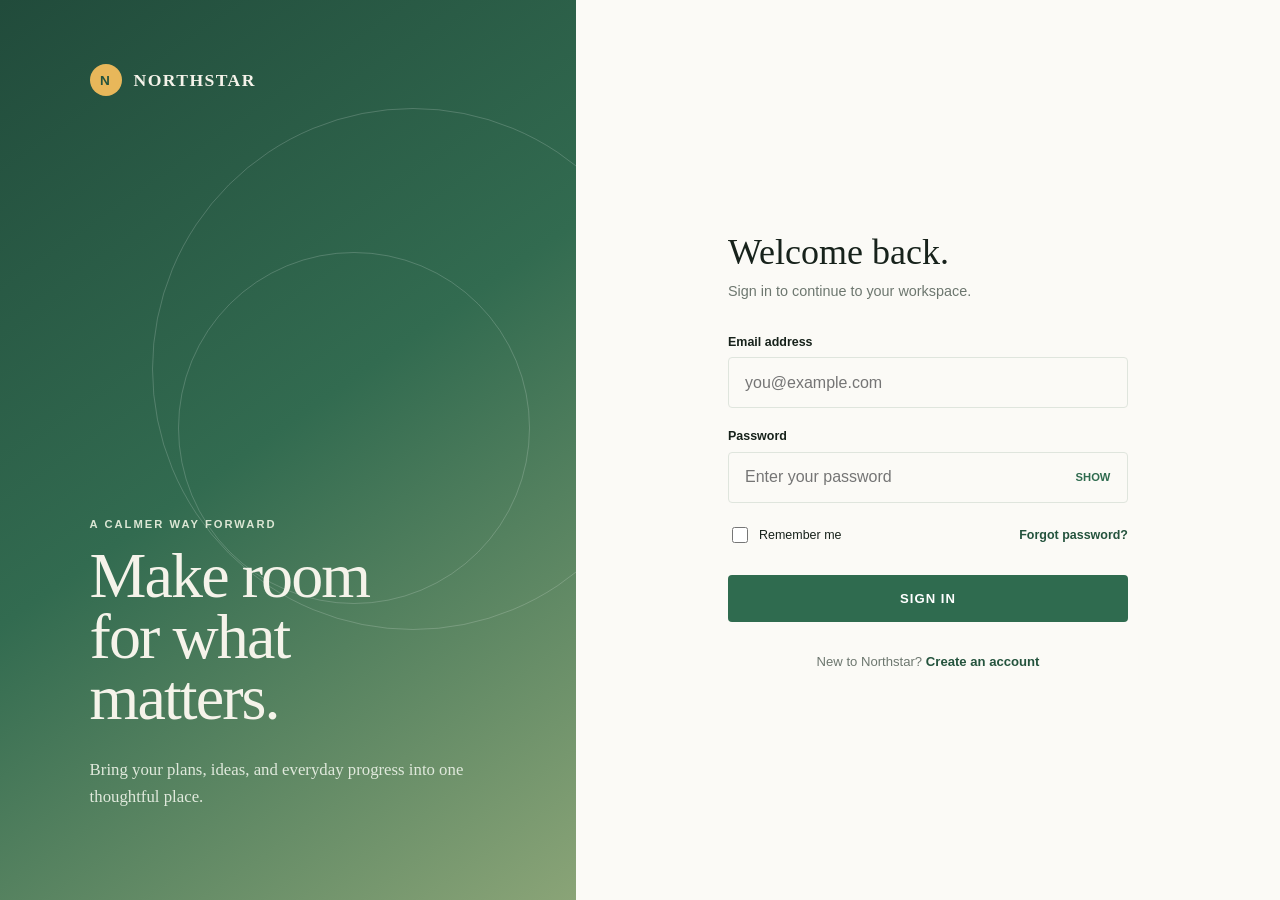
==== index.html @ 9c90b8c1 "update" ====
<!DOCTYPE html>
<html lang="en">
<head>
    <meta charset="UTF-8">
    <meta name="viewport" content="width=device-width, initial-scale=1.0">
    <meta name="description" content="Sign in to your Northstar account.">
    <title>Sign in | Northstar</title>
    <link rel="stylesheet" href="index.css">
</head>
<body>
    <main class="page">
        <section class="welcome" aria-labelledby="welcome-title">
            <div class="brand"><span class="brand-mark">N</span> Northstar</div>
            <div class="welcome-copy">
                <p class="eyebrow">A calmer way forward</p>
                <h1 id="welcome-title">Make room for what matters.</h1>
                <p>Bring your plans, ideas, and everyday progress into one thoughtful place.</p>
            </div>
        </section>

        <section class="form-side" aria-labelledby="login-title">
            <form class="login-form" action="#" method="post">
                <div class="form-heading">
                    <h2 id="login-title">Welcome back.</h2>
                    <p>Sign in to continue to your workspace.</p>
                </div>

                <div class="field">
                    <label for="email">Email address</label>
                    <input id="email" name="email" type="email" autocomplete="email" placeholder="you@example.com" required>
                </div>

                <div class="field">
                    <label for="password">Password</label>
                    <div class="password-wrap">
                        <input id="password" name="password" type="password" autocomplete="current-password" placeholder="Enter your password" required>
                        <button class="toggle-password" type="button" aria-controls="password" aria-label="Show password">SHOW</button>
                    </div>
                </div>

                <div class="form-options">
                    <label class="remember" for="remember"><input id="remember" name="remember" type="checkbox"> Remember me</label>
                    <a href="#forgot-password">Forgot password?</a>
                </div>

                <button class="submit-button" type="submit">Sign in</button>
                <p class="signup">New to Northstar? <a href="#create-account">Create an account</a></p>
            </form>
        </section>
    </main>

    <script src="index.js"></script>
</body>
</html>
---- index.css ----
:root {
			--ink: #17221b;
			--muted: #6d776f;
			--line: #dfe5dd;
			--paper: #fbfaf6;
			--leaf: #2f6b4f;
			--leaf-dark: #24533d;
			--gold: #e8b75a;
		}

		* {
			box-sizing: border-box;
		}

		body {
			min-height: 100vh;
			margin: 0;
			color: var(--ink);
			background: #e6eee6;
			font-family: Georgia, 'Times New Roman', serif;
		}

		.page {
			display: grid;
			grid-template-columns: minmax(280px, 0.9fr) minmax(420px, 1.1fr);
			min-height: 100vh;
			overflow: hidden;
		}

		.welcome {
			position: relative;
			display: flex;
			align-items: flex-end;
			padding: clamp(2rem, 7vw, 6rem);
			overflow: hidden;
			color: #f5f3ea;
			background: linear-gradient(145deg, #214b3b 0%, #326b50 48%, #8aa477 100%);
		}

		.welcome::before,
		.welcome::after {
			position: absolute;
			content: '';
			border: 1px solid rgba(255, 255, 255, 0.18);
			border-radius: 50%;
		}

		.welcome::before {
			width: min(42vw, 520px);
			height: min(42vw, 520px);
			right: -17%;
			top: 12%;
		}

		.welcome::after {
			width: min(30vw, 350px);
			height: min(30vw, 350px);
			right: 8%;
			top: 28%;
		}

		.brand {
			position: absolute;
			top: clamp(2rem, 5vw, 4rem);
			left: clamp(2rem, 7vw, 6rem);
			display: flex;
			align-items: center;
			gap: 0.75rem;
			font-size: 1.1rem;
			font-weight: bold;
			letter-spacing: 0.08em;
			text-transform: uppercase;
		}

		.brand-mark {
			display: grid;
			width: 2rem;
			height: 2rem;
			place-items: center;
			color: var(--leaf-dark);
			background: var(--gold);
			border-radius: 50%;
			font-family: Arial, sans-serif;
			font-size: 0.85rem;
		}

		.welcome-copy {
			position: relative;
			z-index: 1;
			max-width: 30rem;
		}

		.eyebrow {
			margin: 0 0 1rem;
			color: #dbe6d4;
			font-family: Arial, sans-serif;
			font-size: 0.7rem;
			font-weight: bold;
			letter-spacing: 0.18em;
			text-transform: uppercase;
		}

		h1 {
			max-width: 11ch;
			margin: 0;
			font-size: clamp(2.8rem, 5vw, 5.8rem);
			font-weight: normal;
			line-height: 0.95;
			letter-spacing: -0.03em;
		}

		.welcome-copy p:last-child {
			max-width: 27rem;
			margin: 1.75rem 0 0;
			color: #e0e9dc;
			font-size: 1.05rem;
			line-height: 1.6;
		}

		.form-side {
			display: flex;
			align-items: center;
			justify-content: center;
			padding: clamp(2rem, 8vw, 7rem);
			background: var(--paper);
		}

		.login-form {
			width: min(100%, 25rem);
			animation: rise 0.7s ease-out both;
		}

		.form-heading {
			margin-bottom: 2.25rem;
		}

		.form-heading h2 {
			margin: 0 0 0.6rem;
			font-size: 2.25rem;
			font-weight: normal;
		}

		.form-heading p {
			margin: 0;
			color: var(--muted);
			font-family: Arial, sans-serif;
			font-size: 0.9rem;
		}

		label {
			display: block;
			margin-bottom: 0.55rem;
			font-family: Arial, sans-serif;
			font-size: 0.78rem;
			font-weight: bold;
		}

		.field {
			margin-bottom: 1.35rem;
		}

		input {
			width: 100%;
			padding: 0.95rem 1rem;
			color: var(--ink);
			background: transparent;
			border: 1px solid var(--line);
			border-radius: 4px;
			font: 1rem Arial, sans-serif;
			outline: none;
			transition: border-color 0.2s, box-shadow 0.2s;
		}

		input:focus {
			border-color: var(--leaf);
			box-shadow: 0 0 0 3px rgba(47, 107, 79, 0.13);
		}

		.password-wrap {
			position: relative;
		}

		.password-wrap input {
			padding-right: 4.5rem;
		}

		.toggle-password {
			position: absolute;
			top: 50%;
			right: 0.85rem;
			padding: 0.25rem;
			color: var(--leaf);
			background: none;
			border: 0;
			font: bold 0.7rem Arial, sans-serif;
			cursor: pointer;
			transform: translateY(-50%);
		}

		.form-options {
			display: flex;
			align-items: center;
			justify-content: space-between;
			gap: 1rem;
			margin: 0.35rem 0 1.8rem;
			font: 0.78rem Arial, sans-serif;
		}

		.remember {
			display: flex;
			align-items: center;
			gap: 0.5rem;
			margin: 0;
			font-weight: normal;
		}

		.remember input {
			width: 1rem;
			height: 1rem;
			accent-color: var(--leaf);
		}

		a {
			color: var(--leaf-dark);
			font-weight: bold;
			text-decoration: none;
		}

		a:hover,
		a:focus-visible {
			text-decoration: underline;
		}

		.submit-button {
			width: 100%;
			padding: 1rem;
			color: #fff;
			background: var(--leaf);
			border: 0;
			border-radius: 4px;
			font: bold 0.82rem Arial, sans-serif;
			letter-spacing: 0.08em;
			text-transform: uppercase;
			cursor: pointer;
			transition: background 0.2s, transform 0.2s;
		}

		.submit-button:hover {
			background: var(--leaf-dark);
			transform: translateY(-1px);
		}

		.signup {
			margin: 2rem 0 0;
			color: var(--muted);
			font: 0.82rem Arial, sans-serif;
			text-align: center;
		}

		@keyframes rise {
			from { opacity: 0; transform: translateY(12px); }
			to { opacity: 1; transform: translateY(0); }
		}

		@media (max-width: 760px) {
			.page {
				grid-template-columns: 1fr;
			}

			.welcome {
				min-height: 42vh;
				padding: 7.5rem 2rem 2.5rem;
			}

			.brand {
				top: 2rem;
				left: 2rem;
			}

			h1 {
				font-size: clamp(2.7rem, 12vw, 4.5rem);
			}

			.welcome-copy p:last-child {
				margin-top: 1rem;
			}

			.form-side {
				align-items: flex-start;
				padding: 3rem 2rem 4rem;
			}
		}
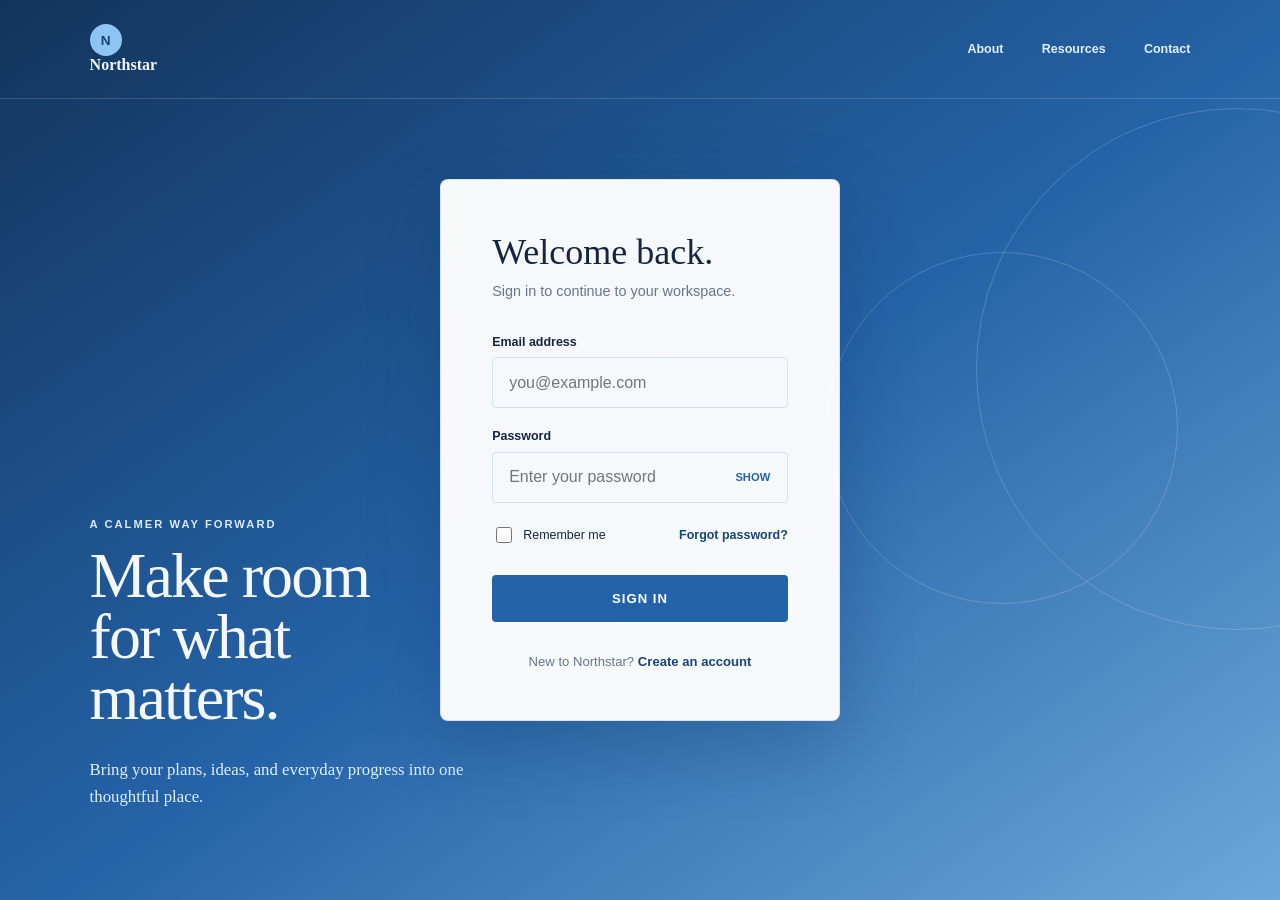
==== commit 43373d57: "updated the company color to shades of blue. Put the login form in a floating box. Put the logo in a" ====
--- a/index.html
+++ b/index.html
@@ -9,8 +9,19 @@
 </head>
 <body>
     <main class="page">
+        <header class="topbar">
+            <a class="brand" href="#top" aria-label="Northstar home">
+                <span class="brand-mark">N</span>
+                <span>Northstar</span>
+            </a>
+            <nav class="info-links" aria-label="Information">
+                <a href="#about">About</a>
+                <a href="#resources">Resources</a>
+                <a href="#contact">Contact</a>
+            </nav>
+        </header>
+
         <section class="welcome" aria-labelledby="welcome-title">
-            <div class="brand"><span class="brand-mark">N</span> Northstar</div>
             <div class="welcome-copy">
                 <p class="eyebrow">A calmer way forward</p>
                 <h1 id="welcome-title">Make room for what matters.</h1>
--- a/index.css
+++ b/index.css
@@ -1,11 +1,11 @@
 		:root {
-			--ink: #17221b;
-			--muted: #6d776f;
-			--line: #dfe5dd;
-			--paper: #fbfaf6;
-			--leaf: #2f6b4f;
-			--leaf-dark: #24533d;
-			--gold: #e8b75a;
+			--ink: #16253d;
+			--muted: #68758a;
+			--line: #d8e0eb;
+			--paper: #f1f6fc;
+			--leaf: #2563a8;
+			--leaf-dark: #174475;
+			--gold: #8dc5f2;
 		}
 
 		* {
@@ -16,25 +16,64 @@
 			min-height: 100vh;
 			margin: 0;
 			color: var(--ink);
-			background: #e6eee6;
+			background: #e7f0f9;
 			font-family: Georgia, 'Times New Roman', serif;
 		}
 
 		.page {
-			display: grid;
-			grid-template-columns: minmax(280px, 0.9fr) minmax(420px, 1.1fr);
+			position: relative;
+			display: block;
 			min-height: 100vh;
 			overflow: hidden;
 		}
 
+		.topbar {
+			position: absolute;
+			top: 0;
+			left: 0;
+			right: 0;
+			display: flex;
+			align-items: center;
+			justify-content: space-between;
+			z-index: 4;
+			padding: 1.5rem clamp(2rem, 7vw, 6rem);
+			color: #f4f8fd;
+			border-bottom: 1px solid rgba(255, 255, 255, 0.16);
+		}
+
+		.topbar .brand {
+			position: static;
+			color: #f4f8fd;
+		}
+
+		.info-links {
+			display: flex;
+			align-items: center;
+			gap: clamp(1.25rem, 3vw, 2.75rem);
+		}
+
+		.info-links a {
+			color: #e1effb;
+			font: 0.78rem Arial, sans-serif;
+			font-weight: bold;
+			text-decoration: none;
+		}
+
+		.info-links a:hover,
+		.info-links a:focus-visible {
+			color: #fff;
+			text-decoration: underline;
+		}
+
 		.welcome {
 			position: relative;
 			display: flex;
 			align-items: flex-end;
+			min-height: 100vh;
 			padding: clamp(2rem, 7vw, 6rem);
 			overflow: hidden;
-			color: #f5f3ea;
-			background: linear-gradient(145deg, #214b3b 0%, #326b50 48%, #8aa477 100%);
+			color: #f4f8fd;
+			background: linear-gradient(145deg, #12345c 0%, #2563a8 52%, #6ca8d8 100%);
 		}
 
 		.welcome::before,
@@ -57,19 +96,6 @@
 			height: min(30vw, 350px);
 			right: 8%;
 			top: 28%;
-		}
-
-		.brand {
-			position: absolute;
-			top: clamp(2rem, 5vw, 4rem);
-			left: clamp(2rem, 7vw, 6rem);
-			display: flex;
-			align-items: center;
-			gap: 0.75rem;
-			font-size: 1.1rem;
-			font-weight: bold;
-			letter-spacing: 0.08em;
-			text-transform: uppercase;
 		}
 
 		.brand-mark {
@@ -92,7 +118,7 @@
 
 		.eyebrow {
 			margin: 0 0 1rem;
-			color: #dbe6d4;
+			color: #d8eafb;
 			font-family: Arial, sans-serif;
 			font-size: 0.7rem;
 			font-weight: bold;
@@ -112,21 +138,30 @@
 		.welcome-copy p:last-child {
 			max-width: 27rem;
 			margin: 1.75rem 0 0;
-			color: #e0e9dc;
+			color: #e1effb;
 			font-size: 1.05rem;
 			line-height: 1.6;
 		}
 
 		.form-side {
+			position: absolute;
+			inset: 0;
 			display: flex;
 			align-items: center;
 			justify-content: center;
-			padding: clamp(2rem, 8vw, 7rem);
-			background: var(--paper);
+			z-index: 2;
+			padding: 2rem;
+			pointer-events: none;
 		}
 
 		.login-form {
 			width: min(100%, 25rem);
+			padding: clamp(2rem, 4vw, 3.5rem);
+			background: rgba(255, 255, 255, 0.96);
+			border: 1px solid rgba(216, 224, 235, 0.9);
+			border-radius: 8px;
+			box-shadow: 0 24px 70px rgba(18, 52, 92, 0.28);
+			pointer-events: auto;
 			animation: rise 0.7s ease-out both;
 		}
 
@@ -173,7 +208,7 @@
 
 		input:focus {
 			border-color: var(--leaf);
-			box-shadow: 0 0 0 3px rgba(47, 107, 79, 0.13);
+			box-shadow: 0 0 0 3px rgba(37, 99, 168, 0.13);
 		}
 
 		.password-wrap {
@@ -264,17 +299,25 @@
 
 		@media (max-width: 760px) {
 			.page {
-				grid-template-columns: 1fr;
+				min-height: 100svh;
 			}
 
 			.welcome {
-				min-height: 42vh;
+				min-height: 100svh;
 				padding: 7.5rem 2rem 2.5rem;
 			}
 
-			.brand {
-				top: 2rem;
-				left: 2rem;
+			.topbar {
+				align-items: flex-start;
+				padding: 1.25rem 1.5rem;
+			}
+
+			.info-links {
+				gap: 0.9rem;
+			}
+
+			.info-links a {
+				font-size: 0.68rem;
 			}
 
 			h1 {
@@ -286,7 +329,7 @@
 			}
 
 			.form-side {
-				align-items: flex-start;
-				padding: 3rem 2rem 4rem;
-			}
-		}
+				align-items: center;
+				padding: 1.5rem;
+			}
+		}
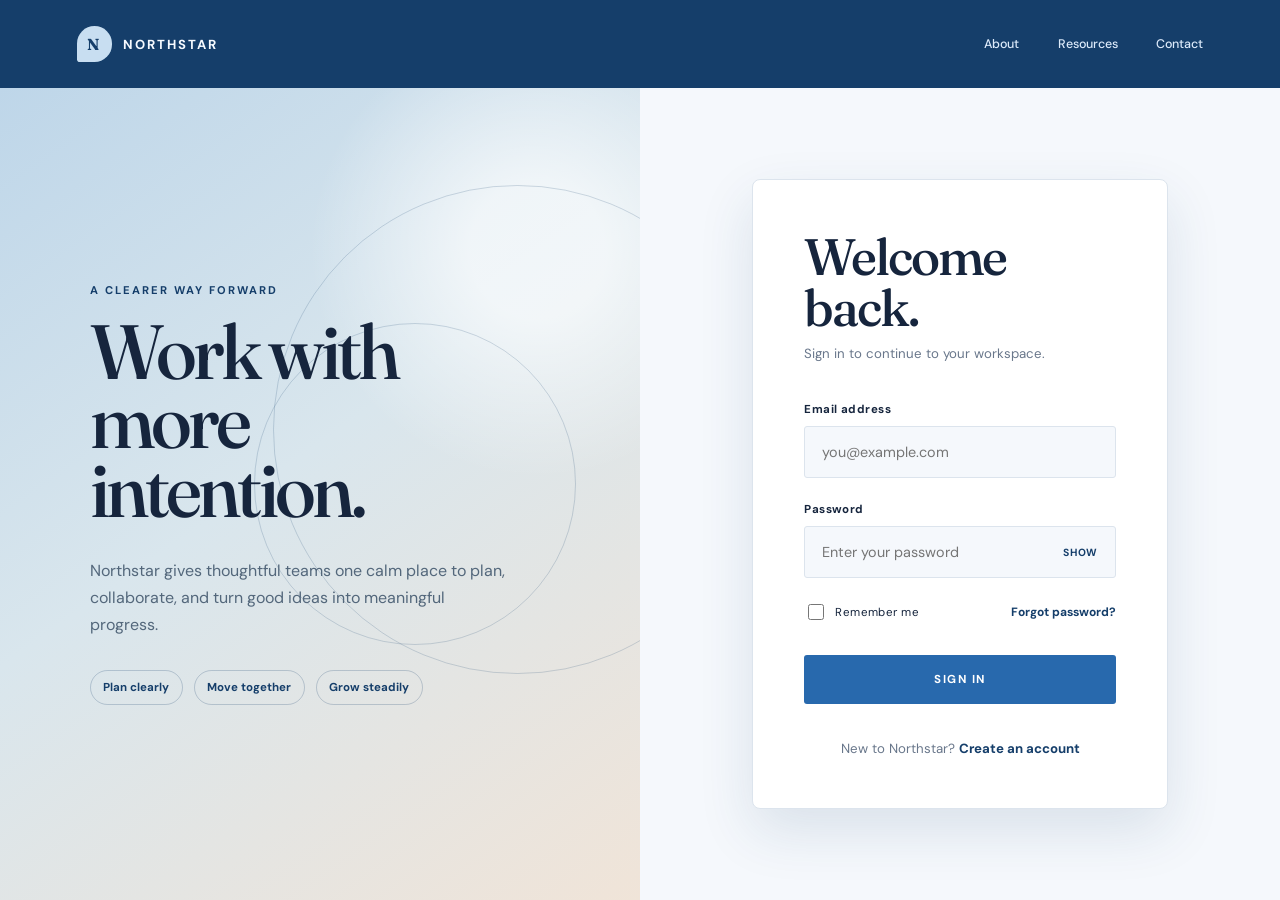
==== commit a270281d: "Move the login form to the right side of the page Put a introduction on the right side of the page g" ====
--- a/index.html
+++ b/index.html
@@ -8,24 +8,29 @@
     <link rel="stylesheet" href="index.css">
 </head>
 <body>
+    <header class="topbar">
+        <a class="brand" href="#top" aria-label="Northstar home">
+            <span class="brand-mark">N</span>
+            <span>Northstar</span>
+        </a>
+        <nav class="info-links" aria-label="Information">
+            <a href="#about">About</a>
+            <a href="#resources">Resources</a>
+            <a href="#contact">Contact</a>
+        </nav>
+    </header>
+
     <main class="page">
-        <header class="topbar">
-            <a class="brand" href="#top" aria-label="Northstar home">
-                <span class="brand-mark">N</span>
-                <span>Northstar</span>
-            </a>
-            <nav class="info-links" aria-label="Information">
-                <a href="#about">About</a>
-                <a href="#resources">Resources</a>
-                <a href="#contact">Contact</a>
-            </nav>
-        </header>
-
         <section class="welcome" aria-labelledby="welcome-title">
             <div class="welcome-copy">
-                <p class="eyebrow">A calmer way forward</p>
-                <h1 id="welcome-title">Make room for what matters.</h1>
-                <p>Bring your plans, ideas, and everyday progress into one thoughtful place.</p>
+                <p class="eyebrow">A clearer way forward</p>
+                <h1 id="welcome-title">Work with more intention.</h1>
+                <p>Northstar gives thoughtful teams one calm place to plan, collaborate, and turn good ideas into meaningful progress.</p>
+                <div class="showcase-points" aria-label="Northstar features">
+                    <span>Plan clearly</span>
+                    <span>Move together</span>
+                    <span>Grow steadily</span>
+                </div>
             </div>
         </section>
 
--- a/index.css
+++ b/index.css
@@ -1,335 +1,363 @@
-		:root {
-			--ink: #16253d;
-			--muted: #68758a;
-			--line: #d8e0eb;
-			--paper: #f1f6fc;
-			--leaf: #2563a8;
-			--leaf-dark: #174475;
-			--gold: #8dc5f2;
-		}
-
-		* {
-			box-sizing: border-box;
-		}
-
-		body {
-			min-height: 100vh;
-			margin: 0;
-			color: var(--ink);
-			background: #e7f0f9;
-			font-family: Georgia, 'Times New Roman', serif;
-		}
-
-		.page {
-			position: relative;
-			display: block;
-			min-height: 100vh;
-			overflow: hidden;
-		}
-
-		.topbar {
-			position: absolute;
-			top: 0;
-			left: 0;
-			right: 0;
-			display: flex;
-			align-items: center;
-			justify-content: space-between;
-			z-index: 4;
-			padding: 1.5rem clamp(2rem, 7vw, 6rem);
-			color: #f4f8fd;
-			border-bottom: 1px solid rgba(255, 255, 255, 0.16);
-		}
-
-		.topbar .brand {
-			position: static;
-			color: #f4f8fd;
-		}
-
-		.info-links {
-			display: flex;
-			align-items: center;
-			gap: clamp(1.25rem, 3vw, 2.75rem);
-		}
-
-		.info-links a {
-			color: #e1effb;
-			font: 0.78rem Arial, sans-serif;
-			font-weight: bold;
-			text-decoration: none;
-		}
-
-		.info-links a:hover,
-		.info-links a:focus-visible {
-			color: #fff;
-			text-decoration: underline;
-		}
-
-		.welcome {
-			position: relative;
-			display: flex;
-			align-items: flex-end;
-			min-height: 100vh;
-			padding: clamp(2rem, 7vw, 6rem);
-			overflow: hidden;
-			color: #f4f8fd;
-			background: linear-gradient(145deg, #12345c 0%, #2563a8 52%, #6ca8d8 100%);
-		}
-
-		.welcome::before,
-		.welcome::after {
-			position: absolute;
-			content: '';
-			border: 1px solid rgba(255, 255, 255, 0.18);
-			border-radius: 50%;
-		}
-
-		.welcome::before {
-			width: min(42vw, 520px);
-			height: min(42vw, 520px);
-			right: -17%;
-			top: 12%;
-		}
-
-		.welcome::after {
-			width: min(30vw, 350px);
-			height: min(30vw, 350px);
-			right: 8%;
-			top: 28%;
-		}
-
-		.brand-mark {
-			display: grid;
-			width: 2rem;
-			height: 2rem;
-			place-items: center;
-			color: var(--leaf-dark);
-			background: var(--gold);
-			border-radius: 50%;
-			font-family: Arial, sans-serif;
-			font-size: 0.85rem;
-		}
-
-		.welcome-copy {
-			position: relative;
-			z-index: 1;
-			max-width: 30rem;
-		}
-
-		.eyebrow {
-			margin: 0 0 1rem;
-			color: #d8eafb;
-			font-family: Arial, sans-serif;
-			font-size: 0.7rem;
-			font-weight: bold;
-			letter-spacing: 0.18em;
-			text-transform: uppercase;
-		}
-
-		h1 {
-			max-width: 11ch;
-			margin: 0;
-			font-size: clamp(2.8rem, 5vw, 5.8rem);
-			font-weight: normal;
-			line-height: 0.95;
-			letter-spacing: -0.03em;
-		}
-
-		.welcome-copy p:last-child {
-			max-width: 27rem;
-			margin: 1.75rem 0 0;
-			color: #e1effb;
-			font-size: 1.05rem;
-			line-height: 1.6;
-		}
-
-		.form-side {
-			position: absolute;
-			inset: 0;
-			display: flex;
-			align-items: center;
-			justify-content: center;
-			z-index: 2;
-			padding: 2rem;
-			pointer-events: none;
-		}
-
-		.login-form {
-			width: min(100%, 25rem);
-			padding: clamp(2rem, 4vw, 3.5rem);
-			background: rgba(255, 255, 255, 0.96);
-			border: 1px solid rgba(216, 224, 235, 0.9);
-			border-radius: 8px;
-			box-shadow: 0 24px 70px rgba(18, 52, 92, 0.28);
-			pointer-events: auto;
-			animation: rise 0.7s ease-out both;
-		}
-
-		.form-heading {
-			margin-bottom: 2.25rem;
-		}
-
-		.form-heading h2 {
-			margin: 0 0 0.6rem;
-			font-size: 2.25rem;
-			font-weight: normal;
-		}
-
-		.form-heading p {
-			margin: 0;
-			color: var(--muted);
-			font-family: Arial, sans-serif;
-			font-size: 0.9rem;
-		}
-
-		label {
-			display: block;
-			margin-bottom: 0.55rem;
-			font-family: Arial, sans-serif;
-			font-size: 0.78rem;
-			font-weight: bold;
-		}
-
-		.field {
-			margin-bottom: 1.35rem;
-		}
-
-		input {
-			width: 100%;
-			padding: 0.95rem 1rem;
-			color: var(--ink);
-			background: transparent;
-			border: 1px solid var(--line);
-			border-radius: 4px;
-			font: 1rem Arial, sans-serif;
-			outline: none;
-			transition: border-color 0.2s, box-shadow 0.2s;
-		}
-
-		input:focus {
-			border-color: var(--leaf);
-			box-shadow: 0 0 0 3px rgba(37, 99, 168, 0.13);
-		}
-
-		.password-wrap {
-			position: relative;
-		}
-
-		.password-wrap input {
-			padding-right: 4.5rem;
-		}
-
-		.toggle-password {
-			position: absolute;
-			top: 50%;
-			right: 0.85rem;
-			padding: 0.25rem;
-			color: var(--leaf);
-			background: none;
-			border: 0;
-			font: bold 0.7rem Arial, sans-serif;
-			cursor: pointer;
-			transform: translateY(-50%);
-		}
-
-		.form-options {
-			display: flex;
-			align-items: center;
-			justify-content: space-between;
-			gap: 1rem;
-			margin: 0.35rem 0 1.8rem;
-			font: 0.78rem Arial, sans-serif;
-		}
-
-		.remember {
-			display: flex;
-			align-items: center;
-			gap: 0.5rem;
-			margin: 0;
-			font-weight: normal;
-		}
-
-		.remember input {
-			width: 1rem;
-			height: 1rem;
-			accent-color: var(--leaf);
-		}
-
-		a {
-			color: var(--leaf-dark);
-			font-weight: bold;
-			text-decoration: none;
-		}
-
-		a:hover,
-		a:focus-visible {
-			text-decoration: underline;
-		}
-
-		.submit-button {
-			width: 100%;
-			padding: 1rem;
-			color: #fff;
-			background: var(--leaf);
-			border: 0;
-			border-radius: 4px;
-			font: bold 0.82rem Arial, sans-serif;
-			letter-spacing: 0.08em;
-			text-transform: uppercase;
-			cursor: pointer;
-			transition: background 0.2s, transform 0.2s;
-		}
-
-		.submit-button:hover {
-			background: var(--leaf-dark);
-			transform: translateY(-1px);
-		}
-
-		.signup {
-			margin: 2rem 0 0;
-			color: var(--muted);
-			font: 0.82rem Arial, sans-serif;
-			text-align: center;
-		}
-
-		@keyframes rise {
-			from { opacity: 0; transform: translateY(12px); }
-			to { opacity: 1; transform: translateY(0); }
-		}
-
-		@media (max-width: 760px) {
-			.page {
-				min-height: 100svh;
-			}
-
-			.welcome {
-				min-height: 100svh;
-				padding: 7.5rem 2rem 2.5rem;
-			}
-
-			.topbar {
-				align-items: flex-start;
-				padding: 1.25rem 1.5rem;
-			}
-
-			.info-links {
-				gap: 0.9rem;
-			}
-
-			.info-links a {
-				font-size: 0.68rem;
-			}
-
-			h1 {
-				font-size: clamp(2.7rem, 12vw, 4.5rem);
-			}
-
-			.welcome-copy p:last-child {
-				margin-top: 1rem;
-			}
-
-			.form-side {
-				align-items: center;
-				padding: 1.5rem;
-			}
-		}
+@import url('https://fonts.googleapis.com/css2?family=DM+Sans:wght@400;500;700&family=Fraunces:opsz,wght@9..144,500;9..144,600&display=swap');
+
+:root {
+    --ink: #16253d;
+    --muted: #69778b;
+    --paper: #f5f8fc;
+    --panel: #ffffff;
+    --blue: #2869ad;
+    --blue-dark: #153e6a;
+    --sky: #c8def1;
+    --line: #dce4ed;
+}
+
+* {
+    box-sizing: border-box;
+}
+
+html {
+    scroll-behavior: smooth;
+}
+
+body {
+    min-height: 100vh;
+    margin: 0;
+    color: var(--ink);
+    background: var(--paper);
+    font-family: 'DM Sans', Arial, sans-serif;
+}
+
+.topbar {
+    display: flex;
+    align-items: center;
+    justify-content: space-between;
+    min-height: 5.5rem;
+    padding: 1.25rem clamp(2rem, 6vw, 6rem);
+    color: #f6faff;
+    background: var(--blue-dark);
+}
+
+.brand {
+    display: flex;
+    align-items: center;
+    gap: 0.7rem;
+    color: inherit;
+    font-size: 0.82rem;
+    font-weight: 700;
+    letter-spacing: 0.15em;
+    text-decoration: none;
+    text-transform: uppercase;
+}
+
+.brand:hover,
+.brand:focus-visible {
+    text-decoration: none;
+}
+
+.brand-mark {
+    display: grid;
+    width: 2.2rem;
+    height: 2.2rem;
+    place-items: center;
+    color: var(--blue-dark);
+    background: var(--sky);
+    border-radius: 50% 50% 50% 8%;
+    font-family: 'Fraunces', Georgia, serif;
+    font-size: 1rem;
+}
+
+.info-links {
+    display: flex;
+    gap: clamp(1.25rem, 3vw, 2.75rem);
+}
+
+.info-links a {
+    color: #dceafa;
+    font-size: 0.78rem;
+    font-weight: 500;
+    text-decoration: none;
+}
+
+.info-links a:hover,
+.info-links a:focus-visible {
+    color: #fff;
+    text-decoration: underline;
+}
+
+.page {
+    display: grid;
+    grid-template-columns: 1fr 1fr;
+    min-height: calc(100vh - 5.5rem);
+}
+
+.welcome {
+    position: relative;
+    display: flex;
+    align-items: center;
+    padding: clamp(2.5rem, 7vw, 7rem);
+    overflow: hidden;
+    background:
+        radial-gradient(circle at 84% 20%, rgba(255, 255, 255, 0.65) 0 8%, transparent 27%),
+        linear-gradient(145deg, #bed6e9 0%, #d9e6ed 46%, #f0e4d8 100%);
+}
+
+.welcome::before,
+.welcome::after {
+    position: absolute;
+    content: '';
+    border: 1px solid rgba(21, 62, 106, 0.18);
+    border-radius: 50%;
+}
+
+.welcome::before {
+    width: min(38vw, 500px);
+    height: min(38vw, 500px);
+    right: -19%;
+    top: 12%;
+}
+
+.welcome::after {
+    width: min(25vw, 330px);
+    height: min(25vw, 330px);
+    right: 10%;
+    top: 29%;
+}
+
+.welcome-copy {
+    position: relative;
+    z-index: 1;
+    max-width: 31rem;
+}
+
+.eyebrow {
+    margin: 0 0 1.25rem;
+    color: var(--blue-dark);
+    font-size: 0.7rem;
+    font-weight: 700;
+    letter-spacing: 0.18em;
+    text-transform: uppercase;
+}
+
+h1 {
+    max-width: 9ch;
+    margin: 0;
+    font-family: 'Fraunces', Georgia, serif;
+    font-size: clamp(3.3rem, 6vw, 6.5rem);
+    font-weight: 500;
+    line-height: 0.9;
+    letter-spacing: -0.05em;
+}
+
+.welcome-copy > p:not(.eyebrow) {
+    max-width: 26rem;
+    margin: 2rem 0 0;
+    color: #53677b;
+    font-size: 1rem;
+    line-height: 1.7;
+}
+
+.showcase-points {
+    display: flex;
+    flex-wrap: wrap;
+    gap: 0.65rem;
+    margin-top: 2rem;
+}
+
+.showcase-points span {
+    padding: 0.55rem 0.8rem;
+    color: var(--blue-dark);
+    border: 1px solid rgba(21, 62, 106, 0.22);
+    border-radius: 999px;
+    font-size: 0.72rem;
+    font-weight: 700;
+}
+
+.form-side {
+    display: flex;
+    align-items: center;
+    justify-content: center;
+    padding: clamp(2rem, 7vw, 7rem);
+    background: var(--paper);
+}
+
+.login-form {
+    width: min(100%, 26rem);
+    padding: clamp(2rem, 4vw, 3.5rem);
+    background: var(--panel);
+    border: 1px solid var(--line);
+    border-radius: 8px;
+    box-shadow: 0 22px 55px rgba(21, 62, 106, 0.12);
+    animation: rise 0.65s ease-out both;
+}
+
+.form-heading {
+    margin-bottom: 2.5rem;
+}
+
+.form-heading h2 {
+    margin: 0 0 0.7rem;
+    font-family: 'Fraunces', Georgia, serif;
+    font-size: clamp(2.3rem, 4vw, 3.2rem);
+    font-weight: 500;
+    line-height: 1;
+    letter-spacing: -0.04em;
+}
+
+.form-heading p,
+.signup {
+    color: var(--muted);
+    font-size: 0.83rem;
+}
+
+.form-heading p {
+    margin: 0;
+}
+
+.field {
+    margin-bottom: 1.45rem;
+}
+
+label {
+    display: block;
+    margin-bottom: 0.6rem;
+    font-size: 0.72rem;
+    font-weight: 700;
+    letter-spacing: 0.04em;
+}
+
+input {
+    width: 100%;
+    padding: 1rem 1.05rem;
+    color: var(--ink);
+    background: var(--paper);
+    border: 1px solid var(--line);
+    border-radius: 3px;
+    font: 0.9rem 'DM Sans', Arial, sans-serif;
+    outline: none;
+    transition: border-color 0.2s, box-shadow 0.2s, background 0.2s;
+}
+
+input:focus {
+    background: #fff;
+    border-color: var(--blue);
+    box-shadow: 0 0 0 3px rgba(40, 105, 173, 0.13);
+}
+
+.password-wrap {
+    position: relative;
+}
+
+.password-wrap input {
+    padding-right: 4.5rem;
+}
+
+.toggle-password {
+    position: absolute;
+    top: 50%;
+    right: 0.85rem;
+    padding: 0.25rem;
+    color: var(--blue-dark);
+    background: none;
+    border: 0;
+    font: 700 0.65rem 'DM Sans', Arial, sans-serif;
+    letter-spacing: 0.08em;
+    cursor: pointer;
+    transform: translateY(-50%);
+}
+
+.form-options {
+    display: flex;
+    align-items: center;
+    justify-content: space-between;
+    gap: 1rem;
+    margin: 0.3rem 0 2rem;
+    font-size: 0.75rem;
+}
+
+.remember {
+    display: flex;
+    align-items: center;
+    gap: 0.5rem;
+    margin: 0;
+    font-weight: 400;
+}
+
+.remember input {
+    width: 1rem;
+    height: 1rem;
+    padding: 0;
+    accent-color: var(--blue);
+}
+
+a {
+    color: var(--blue-dark);
+    font-weight: 700;
+    text-decoration: none;
+}
+
+a:hover,
+a:focus-visible {
+    text-decoration: underline;
+}
+
+.submit-button {
+    width: 100%;
+    padding: 1.05rem;
+    color: #fff;
+    background: var(--blue);
+    border: 0;
+    border-radius: 3px;
+    font: 700 0.72rem 'DM Sans', Arial, sans-serif;
+    letter-spacing: 0.13em;
+    text-transform: uppercase;
+    cursor: pointer;
+    transition: background 0.2s, transform 0.2s;
+}
+
+.submit-button:hover {
+    background: var(--blue-dark);
+    transform: translateY(-2px);
+}
+
+.signup {
+    margin: 2.25rem 0 0;
+    text-align: center;
+}
+
+@keyframes rise {
+    from { opacity: 0; transform: translateY(14px); }
+    to { opacity: 1; transform: translateY(0); }
+}
+
+@media (max-width: 760px) {
+    .topbar {
+        min-height: 4.75rem;
+        padding: 1rem 1.5rem;
+    }
+
+    .info-links {
+        gap: 0.8rem;
+    }
+
+    .info-links a {
+        font-size: 0.68rem;
+    }
+
+    .page {
+        grid-template-columns: 1fr;
+    }
+
+    .welcome {
+        min-height: 55vh;
+        padding: 3.5rem 2rem 3rem;
+    }
+
+    .form-side {
+        align-items: flex-start;
+        padding: 3rem 1.5rem 4rem;
+    }
+
+    .login-form {
+        width: min(100%, 30rem);
+    }
+}
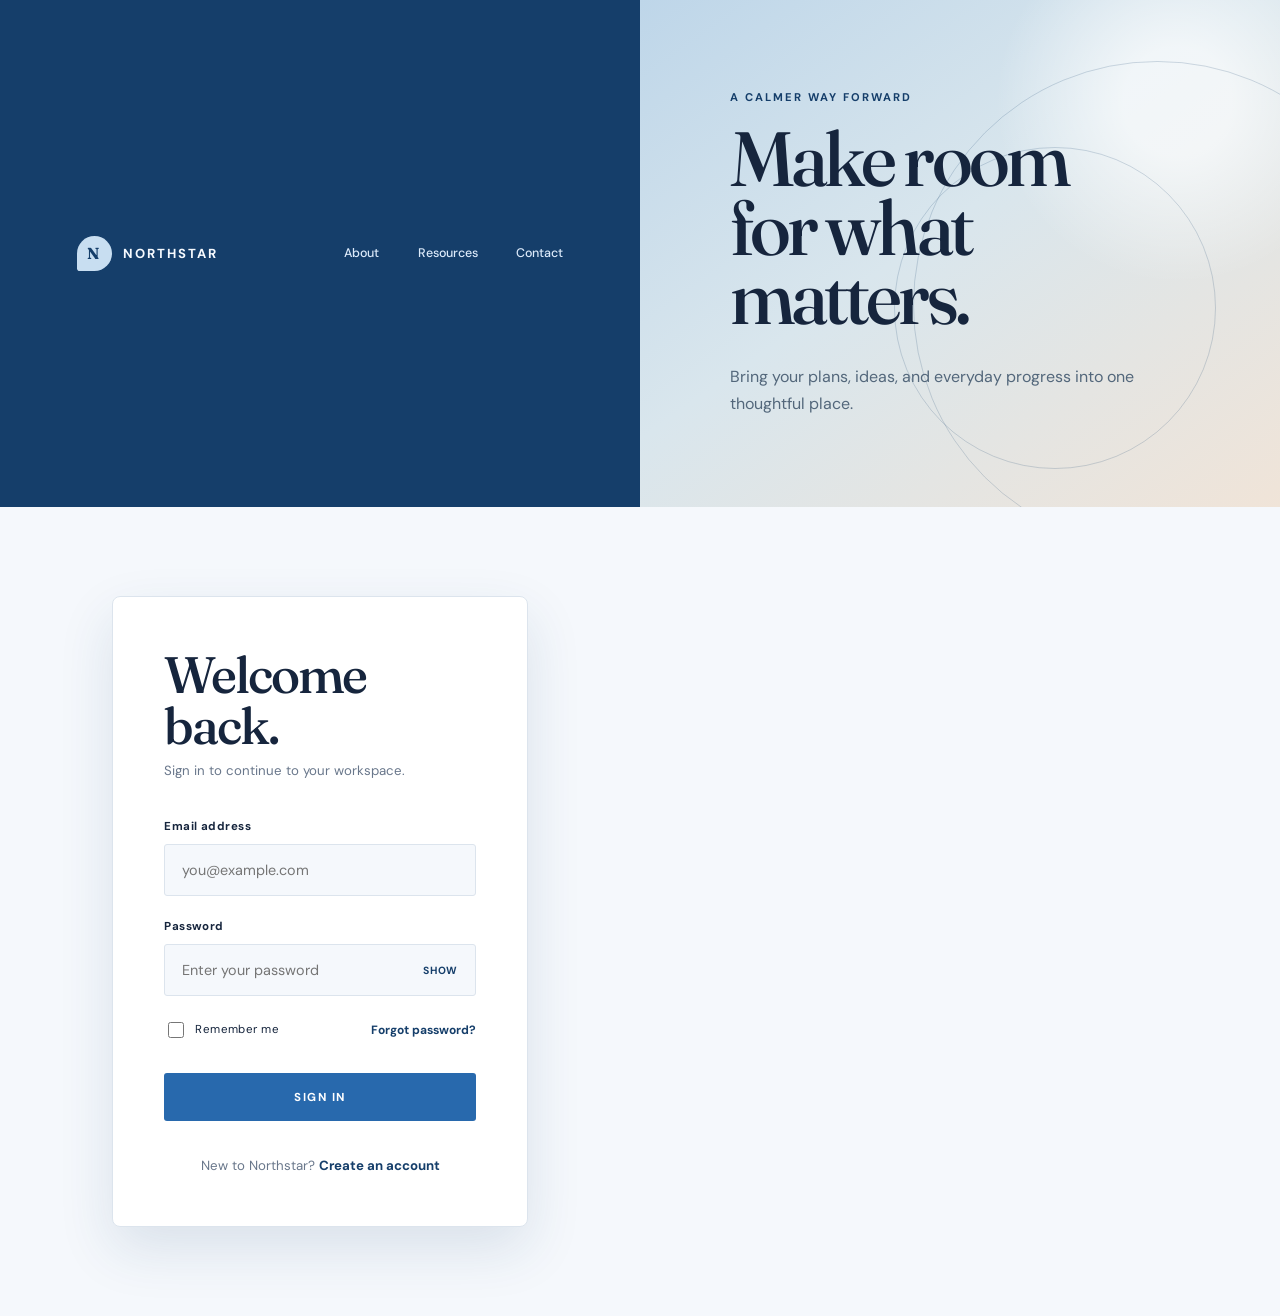
==== commit 4fd85d39: "update" ====
--- a/index.html
+++ b/index.html
@@ -8,34 +8,29 @@
     <link rel="stylesheet" href="index.css">
 </head>
 <body>
-    <header class="topbar">
-        <a class="brand" href="#top" aria-label="Northstar home">
-            <span class="brand-mark">N</span>
-            <span>Northstar</span>
-        </a>
-        <nav class="info-links" aria-label="Information">
-            <a href="#about">About</a>
-            <a href="#resources">Resources</a>
-            <a href="#contact">Contact</a>
-        </nav>
-    </header>
+    <main class="page">
+        <header class="topbar">
+            <a class="brand" href="#top" aria-label="Northstar home">
+                <span class="brand-mark">N</span>
+                <span>Northstar</span>
+            </a>
+            <nav class="info-links" aria-label="Information">
+                <a href="#about">About</a>
+                <a href="#resources">Resources</a>
+                <a href="#contact">Contact</a>
+            </nav>
+        </header>
 
-    <main class="page">
         <section class="welcome" aria-labelledby="welcome-title">
             <div class="welcome-copy">
-                <p class="eyebrow">A clearer way forward</p>
-                <h1 id="welcome-title">Work with more intention.</h1>
-                <p>Northstar gives thoughtful teams one calm place to plan, collaborate, and turn good ideas into meaningful progress.</p>
-                <div class="showcase-points" aria-label="Northstar features">
-                    <span>Plan clearly</span>
-                    <span>Move together</span>
-                    <span>Grow steadily</span>
-                </div>
+                <p class="eyebrow">A calmer way forward</p>
+                <h1 id="welcome-title">Make room for what matters.</h1>
+                <p>Bring your plans, ideas, and everyday progress into one thoughtful place.</p>
             </div>
         </section>
 
         <section class="form-side" aria-labelledby="login-title">
-            <form class="login-form" action="#" method="post">
+            <form class="login-form" action="home.html" method="get">
                 <div class="form-heading">
                     <h2 id="login-title">Welcome back.</h2>
                     <p>Sign in to continue to your workspace.</p>
@@ -60,11 +55,11 @@
                 </div>
 
                 <button class="submit-button" type="submit">Sign in</button>
-                <p class="signup">New to Northstar? <a href="#create-account">Create an account</a></p>
+                <p class="signup">New to Northstar? <a href="home.html">Create an account</a></p>
             </form>
         </section>
     </main>
 
     <script src="index.js"></script>
 </body>
-</html>+</html>
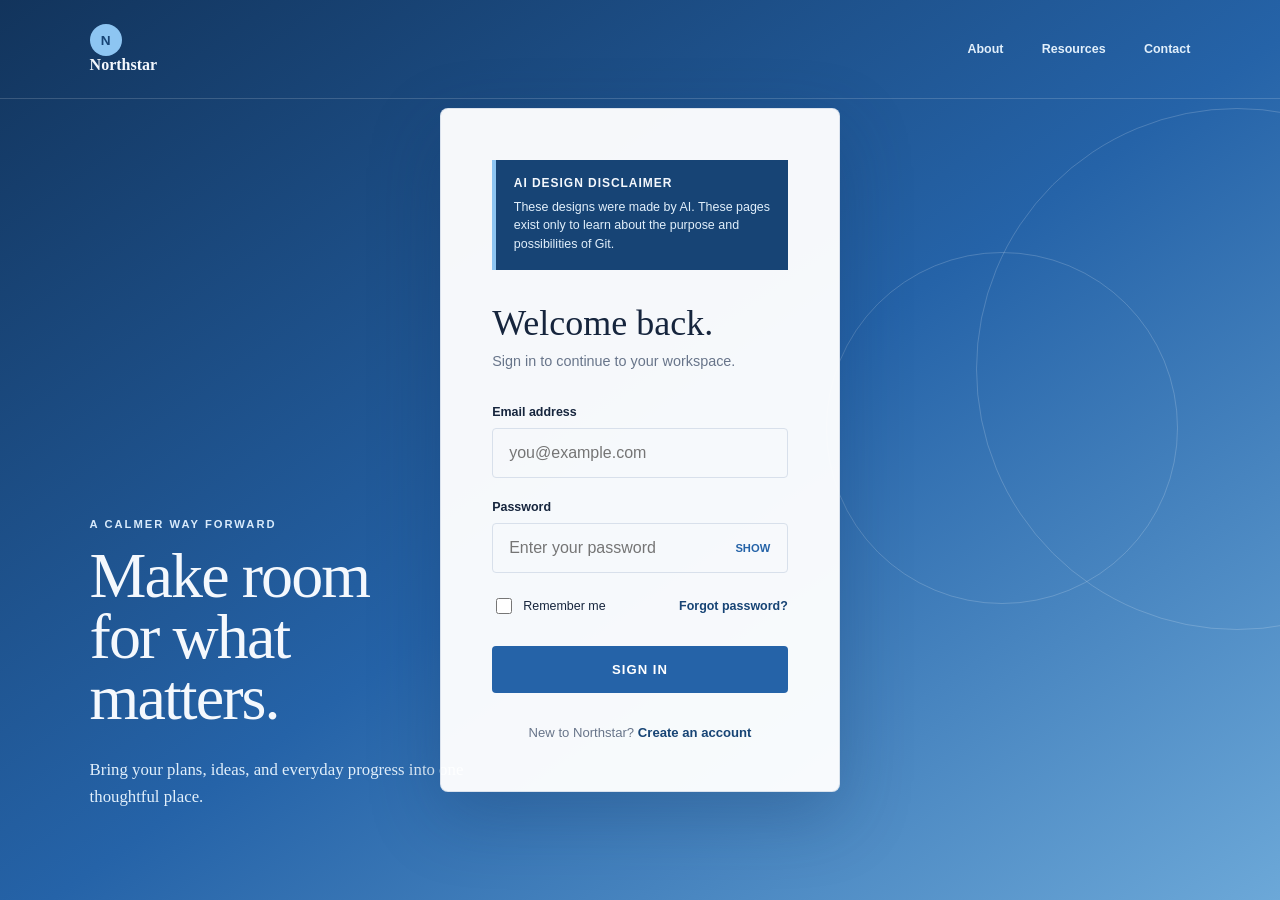
==== commit 74bc1e50: "Added a disclosure about the use of AI in this Repo" ====
--- a/index.html
+++ b/index.html
@@ -31,6 +31,10 @@
 
         <section class="form-side" aria-labelledby="login-title">
             <form class="login-form" action="home.html" method="get">
+                <aside class="ai-disclaimer" aria-label="Disclaimer">
+                    <strong>AI design disclaimer</strong>
+                    <p>These designs were made by AI. These pages exist only to learn about the purpose and possibilities of Git.</p>
+                </aside>
                 <div class="form-heading">
                     <h2 id="login-title">Welcome back.</h2>
                     <p>Sign in to continue to your workspace.</p>
--- a/index.css
+++ b/index.css
@@ -1,363 +1,359 @@
-@import url('https://fonts.googleapis.com/css2?family=DM+Sans:wght@400;500;700&family=Fraunces:opsz,wght@9..144,500;9..144,600&display=swap');
-
-:root {
-    --ink: #16253d;
-    --muted: #69778b;
-    --paper: #f5f8fc;
-    --panel: #ffffff;
-    --blue: #2869ad;
-    --blue-dark: #153e6a;
-    --sky: #c8def1;
-    --line: #dce4ed;
-}
-
-* {
-    box-sizing: border-box;
-}
-
-html {
-    scroll-behavior: smooth;
-}
-
-body {
-    min-height: 100vh;
-    margin: 0;
-    color: var(--ink);
-    background: var(--paper);
-    font-family: 'DM Sans', Arial, sans-serif;
-}
-
-.topbar {
-    display: flex;
-    align-items: center;
-    justify-content: space-between;
-    min-height: 5.5rem;
-    padding: 1.25rem clamp(2rem, 6vw, 6rem);
-    color: #f6faff;
-    background: var(--blue-dark);
-}
-
-.brand {
-    display: flex;
-    align-items: center;
-    gap: 0.7rem;
-    color: inherit;
-    font-size: 0.82rem;
-    font-weight: 700;
-    letter-spacing: 0.15em;
-    text-decoration: none;
-    text-transform: uppercase;
-}
-
-.brand:hover,
-.brand:focus-visible {
-    text-decoration: none;
-}
-
-.brand-mark {
-    display: grid;
-    width: 2.2rem;
-    height: 2.2rem;
-    place-items: center;
-    color: var(--blue-dark);
-    background: var(--sky);
-    border-radius: 50% 50% 50% 8%;
-    font-family: 'Fraunces', Georgia, serif;
-    font-size: 1rem;
-}
-
-.info-links {
-    display: flex;
-    gap: clamp(1.25rem, 3vw, 2.75rem);
-}
-
-.info-links a {
-    color: #dceafa;
-    font-size: 0.78rem;
-    font-weight: 500;
-    text-decoration: none;
-}
-
-.info-links a:hover,
-.info-links a:focus-visible {
-    color: #fff;
-    text-decoration: underline;
-}
-
-.page {
-    display: grid;
-    grid-template-columns: 1fr 1fr;
-    min-height: calc(100vh - 5.5rem);
-}
-
-.welcome {
-    position: relative;
-    display: flex;
-    align-items: center;
-    padding: clamp(2.5rem, 7vw, 7rem);
-    overflow: hidden;
-    background:
-        radial-gradient(circle at 84% 20%, rgba(255, 255, 255, 0.65) 0 8%, transparent 27%),
-        linear-gradient(145deg, #bed6e9 0%, #d9e6ed 46%, #f0e4d8 100%);
-}
-
-.welcome::before,
-.welcome::after {
-    position: absolute;
-    content: '';
-    border: 1px solid rgba(21, 62, 106, 0.18);
-    border-radius: 50%;
-}
-
-.welcome::before {
-    width: min(38vw, 500px);
-    height: min(38vw, 500px);
-    right: -19%;
-    top: 12%;
-}
-
-.welcome::after {
-    width: min(25vw, 330px);
-    height: min(25vw, 330px);
-    right: 10%;
-    top: 29%;
-}
-
-.welcome-copy {
-    position: relative;
-    z-index: 1;
-    max-width: 31rem;
-}
-
-.eyebrow {
-    margin: 0 0 1.25rem;
-    color: var(--blue-dark);
-    font-size: 0.7rem;
-    font-weight: 700;
-    letter-spacing: 0.18em;
-    text-transform: uppercase;
-}
-
-h1 {
-    max-width: 9ch;
-    margin: 0;
-    font-family: 'Fraunces', Georgia, serif;
-    font-size: clamp(3.3rem, 6vw, 6.5rem);
-    font-weight: 500;
-    line-height: 0.9;
-    letter-spacing: -0.05em;
-}
-
-.welcome-copy > p:not(.eyebrow) {
-    max-width: 26rem;
-    margin: 2rem 0 0;
-    color: #53677b;
-    font-size: 1rem;
-    line-height: 1.7;
-}
-
-.showcase-points {
-    display: flex;
-    flex-wrap: wrap;
-    gap: 0.65rem;
-    margin-top: 2rem;
-}
-
-.showcase-points span {
-    padding: 0.55rem 0.8rem;
-    color: var(--blue-dark);
-    border: 1px solid rgba(21, 62, 106, 0.22);
-    border-radius: 999px;
-    font-size: 0.72rem;
-    font-weight: 700;
-}
-
-.form-side {
-    display: flex;
-    align-items: center;
-    justify-content: center;
-    padding: clamp(2rem, 7vw, 7rem);
-    background: var(--paper);
-}
-
-.login-form {
-    width: min(100%, 26rem);
-    padding: clamp(2rem, 4vw, 3.5rem);
-    background: var(--panel);
-    border: 1px solid var(--line);
-    border-radius: 8px;
-    box-shadow: 0 22px 55px rgba(21, 62, 106, 0.12);
-    animation: rise 0.65s ease-out both;
-}
-
-.form-heading {
-    margin-bottom: 2.5rem;
-}
-
-.form-heading h2 {
-    margin: 0 0 0.7rem;
-    font-family: 'Fraunces', Georgia, serif;
-    font-size: clamp(2.3rem, 4vw, 3.2rem);
-    font-weight: 500;
-    line-height: 1;
-    letter-spacing: -0.04em;
-}
-
-.form-heading p,
-.signup {
-    color: var(--muted);
-    font-size: 0.83rem;
-}
-
-.form-heading p {
-    margin: 0;
-}
-
-.field {
-    margin-bottom: 1.45rem;
-}
-
-label {
-    display: block;
-    margin-bottom: 0.6rem;
-    font-size: 0.72rem;
-    font-weight: 700;
-    letter-spacing: 0.04em;
-}
-
-input {
-    width: 100%;
-    padding: 1rem 1.05rem;
-    color: var(--ink);
-    background: var(--paper);
-    border: 1px solid var(--line);
-    border-radius: 3px;
-    font: 0.9rem 'DM Sans', Arial, sans-serif;
-    outline: none;
-    transition: border-color 0.2s, box-shadow 0.2s, background 0.2s;
-}
-
-input:focus {
-    background: #fff;
-    border-color: var(--blue);
-    box-shadow: 0 0 0 3px rgba(40, 105, 173, 0.13);
-}
-
-.password-wrap {
-    position: relative;
-}
-
-.password-wrap input {
-    padding-right: 4.5rem;
-}
-
-.toggle-password {
-    position: absolute;
-    top: 50%;
-    right: 0.85rem;
-    padding: 0.25rem;
-    color: var(--blue-dark);
-    background: none;
-    border: 0;
-    font: 700 0.65rem 'DM Sans', Arial, sans-serif;
-    letter-spacing: 0.08em;
-    cursor: pointer;
-    transform: translateY(-50%);
-}
-
-.form-options {
-    display: flex;
-    align-items: center;
-    justify-content: space-between;
-    gap: 1rem;
-    margin: 0.3rem 0 2rem;
-    font-size: 0.75rem;
-}
-
-.remember {
-    display: flex;
-    align-items: center;
-    gap: 0.5rem;
-    margin: 0;
-    font-weight: 400;
-}
-
-.remember input {
-    width: 1rem;
-    height: 1rem;
-    padding: 0;
-    accent-color: var(--blue);
-}
-
-a {
-    color: var(--blue-dark);
-    font-weight: 700;
-    text-decoration: none;
-}
-
-a:hover,
-a:focus-visible {
-    text-decoration: underline;
-}
-
-.submit-button {
-    width: 100%;
-    padding: 1.05rem;
-    color: #fff;
-    background: var(--blue);
-    border: 0;
-    border-radius: 3px;
-    font: 700 0.72rem 'DM Sans', Arial, sans-serif;
-    letter-spacing: 0.13em;
-    text-transform: uppercase;
-    cursor: pointer;
-    transition: background 0.2s, transform 0.2s;
-}
-
-.submit-button:hover {
-    background: var(--blue-dark);
-    transform: translateY(-2px);
-}
-
-.signup {
-    margin: 2.25rem 0 0;
-    text-align: center;
-}
-
-@keyframes rise {
-    from { opacity: 0; transform: translateY(14px); }
-    to { opacity: 1; transform: translateY(0); }
-}
-
-@media (max-width: 760px) {
-    .topbar {
-        min-height: 4.75rem;
-        padding: 1rem 1.5rem;
-    }
-
-    .info-links {
-        gap: 0.8rem;
-    }
-
-    .info-links a {
-        font-size: 0.68rem;
-    }
-
-    .page {
-        grid-template-columns: 1fr;
-    }
-
-    .welcome {
-        min-height: 55vh;
-        padding: 3.5rem 2rem 3rem;
-    }
-
-    .form-side {
-        align-items: flex-start;
-        padding: 3rem 1.5rem 4rem;
-    }
-
-    .login-form {
-        width: min(100%, 30rem);
-    }
-}
+		:root {
+			--ink: #16253d;
+			--muted: #68758a;
+			--line: #d8e0eb;
+			--paper: #f1f6fc;
+			--leaf: #2563a8;
+			--leaf-dark: #174475;
+			--gold: #8dc5f2;
+		}
+
+		* {
+			box-sizing: border-box;
+		}
+
+		body {
+			min-height: 100vh;
+			margin: 0;
+			color: var(--ink);
+			background: #e7f0f9;
+			font-family: Georgia, 'Times New Roman', serif;
+		}
+
+		.page {
+			position: relative;
+			display: block;
+			min-height: 100vh;
+			overflow: hidden;
+		}
+
+		.topbar {
+			position: absolute;
+			top: 0;
+			left: 0;
+			right: 0;
+			display: flex;
+			align-items: center;
+			justify-content: space-between;
+			z-index: 4;
+			padding: 1.5rem clamp(2rem, 7vw, 6rem);
+			color: #f4f8fd;
+			border-bottom: 1px solid rgba(255, 255, 255, 0.16);
+		}
+
+		.topbar .brand {
+			position: static;
+			color: #f4f8fd;
+		}
+
+		.info-links {
+			display: flex;
+			align-items: center;
+			gap: clamp(1.25rem, 3vw, 2.75rem);
+		}
+
+		.info-links a {
+			color: #e1effb;
+			font: 0.78rem Arial, sans-serif;
+			font-weight: bold;
+			text-decoration: none;
+		}
+
+		.info-links a:hover,
+		.info-links a:focus-visible {
+			color: #fff;
+			text-decoration: underline;
+		}
+
+		.welcome {
+			position: relative;
+			display: flex;
+			align-items: flex-end;
+			min-height: 100vh;
+			padding: clamp(2rem, 7vw, 6rem);
+			overflow: hidden;
+			color: #f4f8fd;
+			background: linear-gradient(145deg, #12345c 0%, #2563a8 52%, #6ca8d8 100%);
+		}
+
+		.welcome::before,
+		.welcome::after {
+			position: absolute;
+			content: '';
+			border: 1px solid rgba(255, 255, 255, 0.18);
+			border-radius: 50%;
+		}
+
+		.welcome::before {
+			width: min(42vw, 520px);
+			height: min(42vw, 520px);
+			right: -17%;
+			top: 12%;
+		}
+
+		.welcome::after {
+			width: min(30vw, 350px);
+			height: min(30vw, 350px);
+			right: 8%;
+			top: 28%;
+		}
+
+		.brand-mark {
+			display: grid;
+			width: 2rem;
+			height: 2rem;
+			place-items: center;
+			color: var(--leaf-dark);
+			background: var(--gold);
+			border-radius: 50%;
+			font-family: Arial, sans-serif;
+			font-size: 0.85rem;
+		}
+
+		.welcome-copy {
+			position: relative;
+			z-index: 1;
+			max-width: 30rem;
+		}
+
+		.eyebrow {
+			margin: 0 0 1rem;
+			color: #d8eafb;
+			font-family: Arial, sans-serif;
+			font-size: 0.7rem;
+			font-weight: bold;
+			letter-spacing: 0.18em;
+			text-transform: uppercase;
+		}
+
+		h1 {
+			max-width: 11ch;
+			margin: 0;
+			font-size: clamp(2.8rem, 5vw, 5.8rem);
+			font-weight: normal;
+			line-height: 0.95;
+			letter-spacing: -0.03em;
+		}
+
+		.welcome-copy p:last-child {
+			max-width: 27rem;
+			margin: 1.75rem 0 0;
+			color: #e1effb;
+			font-size: 1.05rem;
+			line-height: 1.6;
+		}
+
+		.form-side {
+			position: absolute;
+			inset: 0;
+			display: flex;
+			align-items: center;
+			justify-content: center;
+			z-index: 2;
+			padding: 2rem;
+			pointer-events: none;
+		}
+
+		.login-form {
+			width: min(100%, 25rem);
+			padding: clamp(2rem, 4vw, 3.5rem);
+			background: rgba(255, 255, 255, 0.96);
+			border: 1px solid rgba(216, 224, 235, 0.9);
+			border-radius: 8px;
+			box-shadow: 0 24px 70px rgba(18, 52, 92, 0.28);
+			pointer-events: auto;
+			animation: rise 0.7s ease-out both;
+		}
+
+		.ai-disclaimer {
+			margin: 0 0 2rem;
+			padding: 1rem 1.1rem;
+			color: #f4f8fd;
+			background: var(--leaf-dark);
+			border-left: 4px solid var(--gold);
+			font-family: Arial, sans-serif;
+		}
+
+		.ai-disclaimer strong {
+			display: block;
+			margin-bottom: 0.45rem;
+			font-size: 0.75rem;
+			letter-spacing: 0.08em;
+			text-transform: uppercase;
+		}
+
+		.ai-disclaimer p {
+			margin: 0;
+			color: #e1effb;
+			font-size: 0.78rem;
+			line-height: 1.5;
+		}
+
+		.form-heading {
+			margin-bottom: 2.25rem;
+		}
+
+		.form-heading h2 {
+			margin: 0 0 0.6rem;
+			font-size: 2.25rem;
+			font-weight: normal;
+		}
+
+		.form-heading p {
+			margin: 0;
+			color: var(--muted);
+			font-family: Arial, sans-serif;
+			font-size: 0.9rem;
+		}
+
+		label {
+			display: block;
+			margin-bottom: 0.55rem;
+			font-family: Arial, sans-serif;
+			font-size: 0.78rem;
+			font-weight: bold;
+		}
+
+		.field {
+			margin-bottom: 1.35rem;
+		}
+
+		input {
+			width: 100%;
+			padding: 0.95rem 1rem;
+			color: var(--ink);
+			background: transparent;
+			border: 1px solid var(--line);
+			border-radius: 4px;
+			font: 1rem Arial, sans-serif;
+			outline: none;
+			transition: border-color 0.2s, box-shadow 0.2s;
+		}
+
+		input:focus {
+			border-color: var(--leaf);
+			box-shadow: 0 0 0 3px rgba(37, 99, 168, 0.13);
+		}
+
+		.password-wrap {
+			position: relative;
+		}
+
+		.password-wrap input {
+			padding-right: 4.5rem;
+		}
+
+		.toggle-password {
+			position: absolute;
+			top: 50%;
+			right: 0.85rem;
+			padding: 0.25rem;
+			color: var(--leaf);
+			background: none;
+			border: 0;
+			font: bold 0.7rem Arial, sans-serif;
+			cursor: pointer;
+			transform: translateY(-50%);
+		}
+
+		.form-options {
+			display: flex;
+			align-items: center;
+			justify-content: space-between;
+			gap: 1rem;
+			margin: 0.35rem 0 1.8rem;
+			font: 0.78rem Arial, sans-serif;
+		}
+
+		.remember {
+			display: flex;
+			align-items: center;
+			gap: 0.5rem;
+			margin: 0;
+			font-weight: normal;
+		}
+
+		.remember input {
+			width: 1rem;
+			height: 1rem;
+			accent-color: var(--leaf);
+		}
+
+		a {
+			color: var(--leaf-dark);
+			font-weight: bold;
+			text-decoration: none;
+		}
+
+		a:hover,
+		a:focus-visible {
+			text-decoration: underline;
+		}
+
+		.submit-button {
+			width: 100%;
+			padding: 1rem;
+			color: #fff;
+			background: var(--leaf);
+			border: 0;
+			border-radius: 4px;
+			font: bold 0.82rem Arial, sans-serif;
+			letter-spacing: 0.08em;
+			text-transform: uppercase;
+			cursor: pointer;
+			transition: background 0.2s, transform 0.2s;
+		}
+
+		.submit-button:hover {
+			background: var(--leaf-dark);
+			transform: translateY(-1px);
+		}
+
+		.signup {
+			margin: 2rem 0 0;
+			color: var(--muted);
+			font: 0.82rem Arial, sans-serif;
+			text-align: center;
+		}
+
+		@keyframes rise {
+			from { opacity: 0; transform: translateY(12px); }
+			to { opacity: 1; transform: translateY(0); }
+		}
+
+		@media (max-width: 760px) {
+			.page {
+				min-height: 100svh;
+			}
+
+			.welcome {
+				min-height: 100svh;
+				padding: 7.5rem 2rem 2.5rem;
+			}
+
+			.topbar {
+				align-items: flex-start;
+				padding: 1.25rem 1.5rem;
+			}
+
+			.info-links {
+				gap: 0.9rem;
+			}
+
+			.info-links a {
+				font-size: 0.68rem;
+			}
+
+			h1 {
+				font-size: clamp(2.7rem, 12vw, 4.5rem);
+			}
+
+			.welcome-copy p:last-child {
+				margin-top: 1rem;
+			}
+
+			.form-side {
+				align-items: center;
+				padding: 1.5rem;
+			}
+		}
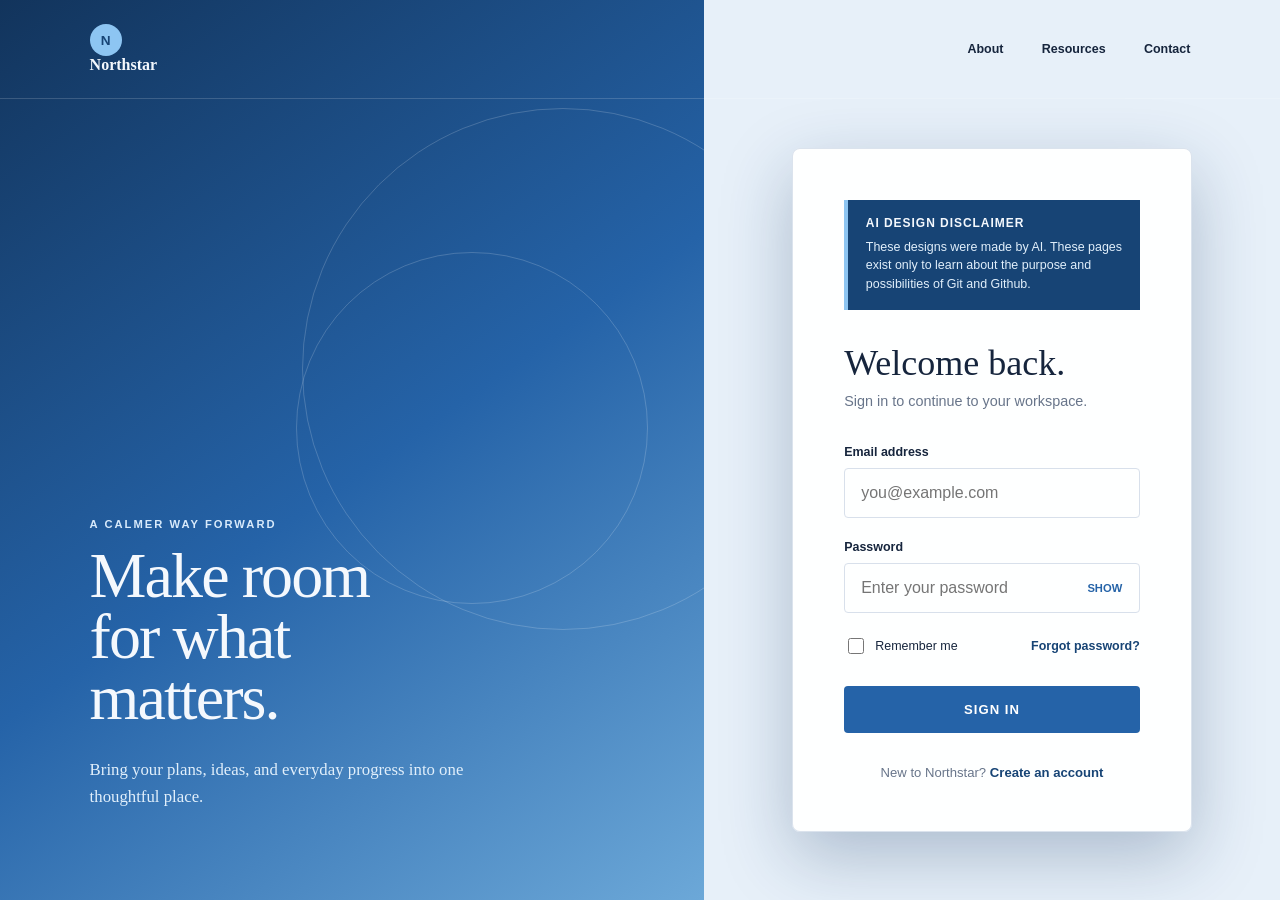
==== commit 68f558f5: "Made the pages adaptable to different screen sizes" ====
--- a/index.html
+++ b/index.html
@@ -33,7 +33,7 @@
             <form class="login-form" action="home.html" method="get">
                 <aside class="ai-disclaimer" aria-label="Disclaimer">
                     <strong>AI design disclaimer</strong>
-                    <p>These designs were made by AI. These pages exist only to learn about the purpose and possibilities of Git.</p>
+                    <p>These designs were made by AI. These pages exist only to learn about the purpose and possibilities of Git and Github.</p>
                 </aside>
                 <div class="form-heading">
                     <h2 id="login-title">Welcome back.</h2>
--- a/index.css
+++ b/index.css
@@ -22,9 +22,10 @@
 
 		.page {
 			position: relative;
-			display: block;
+			display: grid;
+			grid-template-columns: minmax(0, 1.1fr) minmax(26rem, 0.9fr);
 			min-height: 100vh;
-			overflow: hidden;
+			overflow-x: hidden;
 		}
 
 		.topbar {
@@ -53,7 +54,7 @@
 		}
 
 		.info-links a {
-			color: #e1effb;
+			color: var(--ink);
 			font: 0.78rem Arial, sans-serif;
 			font-weight: bold;
 			text-decoration: none;
@@ -61,12 +62,13 @@
 
 		.info-links a:hover,
 		.info-links a:focus-visible {
-			color: #fff;
+			color: var(--leaf-dark);
 			text-decoration: underline;
 		}
 
 		.welcome {
 			position: relative;
+			grid-column: 1;
 			display: flex;
 			align-items: flex-end;
 			min-height: 100vh;
@@ -144,14 +146,15 @@
 		}
 
 		.form-side {
-			position: absolute;
-			inset: 0;
+			position: relative;
+			grid-column: 2;
 			display: flex;
 			align-items: center;
 			justify-content: center;
 			z-index: 2;
-			padding: 2rem;
-			pointer-events: none;
+			min-height: 100vh;
+			padding: 7rem clamp(1.5rem, 5vw, 4rem) 2rem;
+			background: #e7f0f9;
 		}
 
 		.login-form {
@@ -161,7 +164,6 @@
 			border: 1px solid rgba(216, 224, 235, 0.9);
 			border-radius: 8px;
 			box-shadow: 0 24px 70px rgba(18, 52, 92, 0.28);
-			pointer-events: auto;
 			animation: rise 0.7s ease-out both;
 		}
 
@@ -321,13 +323,14 @@
 			to { opacity: 1; transform: translateY(0); }
 		}
 
-		@media (max-width: 760px) {
+		@media (max-width: 900px) {
 			.page {
+				display: block;
 				min-height: 100svh;
 			}
 
 			.welcome {
-				min-height: 100svh;
+				min-height: 32rem;
 				padding: 7.5rem 2rem 2.5rem;
 			}
 
@@ -336,6 +339,15 @@
 				padding: 1.25rem 1.5rem;
 			}
 
+			.info-links a {
+				color: #e1effb;
+			}
+
+			.info-links a:hover,
+			.info-links a:focus-visible {
+				color: #fff;
+			}
+
 			.info-links {
 				gap: 0.9rem;
 			}
@@ -353,7 +365,58 @@
 			}
 
 			.form-side {
-				align-items: center;
+				position: relative;
+				inset: auto;
+				display: flex;
+				grid-column: auto;
+				align-items: stretch;
+				min-height: auto;
 				padding: 1.5rem;
-			}
-		}
+				background: #e7f0f9;
+			}
+
+			.login-form {
+				width: min(100%, 32rem);
+				margin: 0 auto;
+				padding: 1.5rem;
+			}
+
+			.form-heading {
+				margin-bottom: 1.75rem;
+			}
+
+			.form-options {
+				align-items: flex-start;
+				flex-wrap: wrap;
+			}
+		}
+
+		@media (max-width: 420px) {
+			.topbar {
+				flex-wrap: wrap;
+				gap: 0.75rem;
+			}
+
+			.info-links {
+				width: 100%;
+				justify-content: space-between;
+			}
+
+			.welcome {
+				padding-right: 1.25rem;
+				padding-left: 1.25rem;
+			}
+
+			.form-side {
+				padding: 1.25rem;
+			}
+
+			.ai-disclaimer {
+				padding: 0.9rem;
+			}
+
+			.form-options {
+				gap: 0.65rem;
+				font-size: 0.72rem;
+			}
+		}
